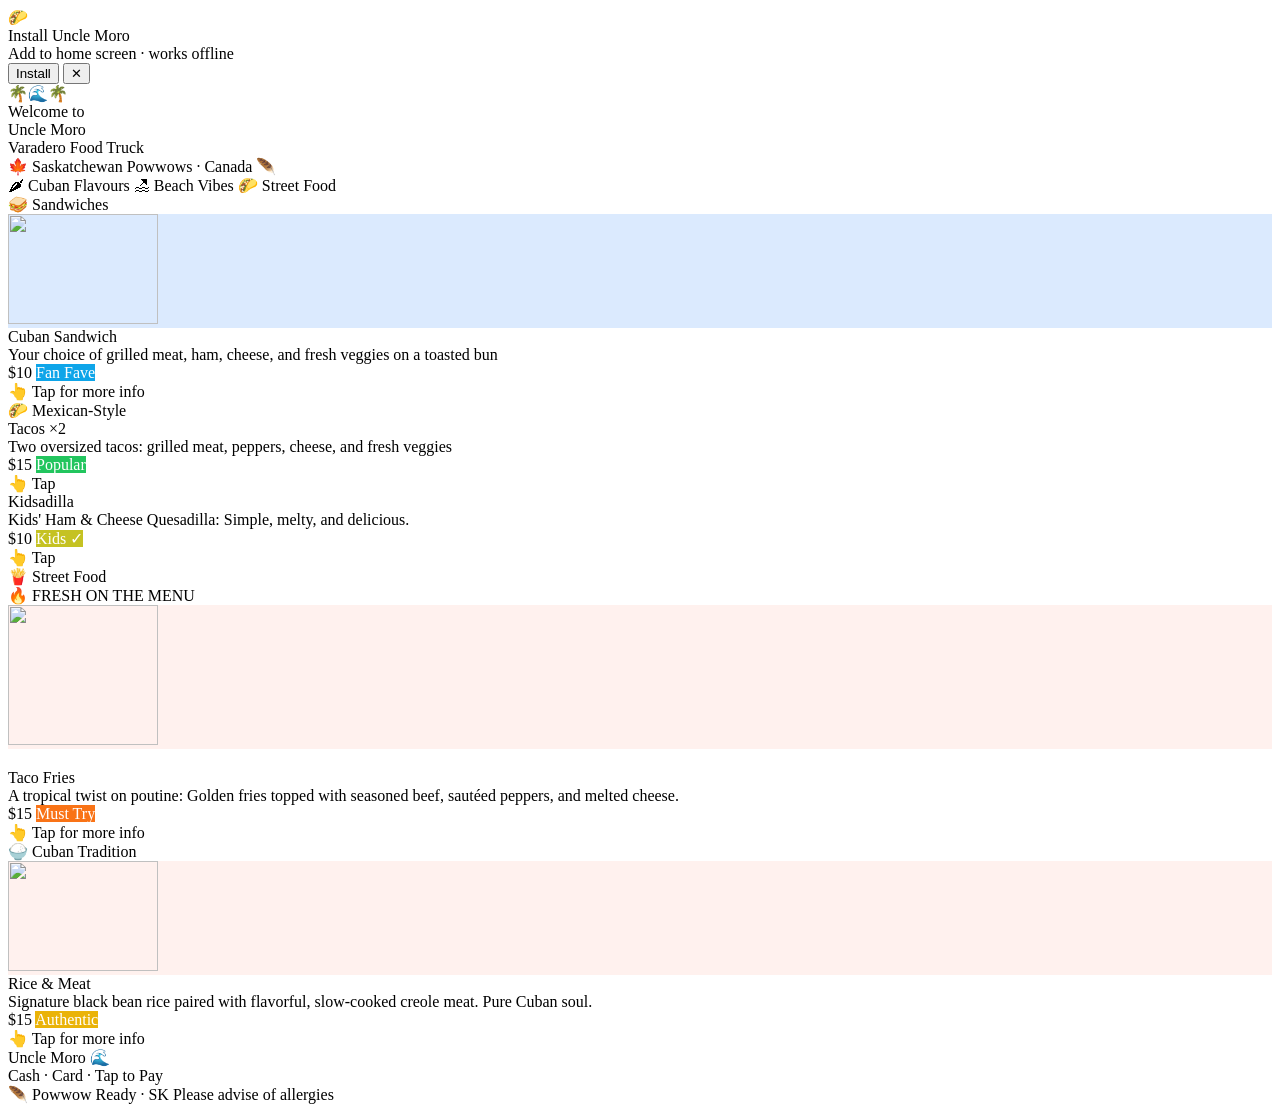
==== index.html @ cee691fd "Add files via upload" ====
<!DOCTYPE html>
<html lang="en">
<head>

<meta charset="utf-8">
<meta name="viewport" content="width=device-width, initial-scale=1, viewport-fit=cover">
<meta name="theme-color" content="#0096c7">

<meta name="apple-mobile-web-app-capable" content="yes">
<meta name="apple-mobile-web-app-status-bar-style" content="black-translucent">
<meta name="apple-mobile-web-app-title" content="Uncle Moro">

<meta name="description" content="Uncle Moro Varadero Food Truck – Authentic Cuban & Street Food. Saskatchewan Powwows.">
<meta name="mobile-web-app-capable" content="yes">

<link rel="apple-touch-icon" href="data:image/svg+xml,<svg xmlns='http://www.w3.org/2000/svg' viewBox='0 0 100 100'><rect width='100' height='100' rx='20' fill='%230096c7'/><text y='.9em' font-size='80' x='10'>🌮</text></svg>">

<link href="https://fonts.googleapis.com/css2?family=Pacifico&family=Nunito:wght@400;600;700;800;900&display=swap" rel="stylesheet">

<link rel="stylesheet" href="/static/css/estilo.css">

<title>Uncle Moro – Menu</title>

</head>

<body>

<!-- PWA Banner -->
<div id="pwa-banner">
  <span class="pwa-icon">🌮</span>
  <div class="pwa-text">
    <div class="pwa-title">Install Uncle Moro</div>
    <div class="pwa-sub">Add to home screen · works offline</div>
  </div>
  <button class="pwa-install" onclick="window._installPWA()">Install</button>
  <button class="pwa-dismiss" onclick="window._dismissBanner()">✕</button>
</div>


<!-- HEADER -->
<div class="hdr">

  <div class="shimmer"></div>

  <div class="palms">🌴🌊🌴</div>

  <div class="brand-eyebrow">Welcome to</div>
  <div class="brand-uncle">Uncle Moro</div>
  <div class="brand-vara">Varadero Food Truck</div>
  <div class="brand-loc">🍁 Saskatchewan Powwows · Canada 🪶</div>

  <div class="pills">
    <span class="pill">🌶 Cuban Flavours</span>
    <span class="pill">🏖 Beach Vibes</span>
    <span class="pill">🌮 Street Food</span>
  </div>

</div>

<div class="sand-wrap"></div>


<div class="body">

<!-- SANDWICHES -->
<div class="sec cb">

  <div class="sec-row" style="margin-top: 0 !important;">
    <span class="sec-emoji">🥪</span>
    <span class="sec-name">Sandwiches</span>
    <div class="sec-rule"></div>
  </div>

  <div class="grid g1">

    <div class="card cb wide" onclick="location.href='plates?plate=cuban'">

      <div class="ph ph-bg" style="background:#dbeafe;"><img src="/static/images/pan3.png" style="width:150px; height:110px; object-fit:cover;"></div>
  
</span>

      <div class="card-body">
        <div class="card-name">Cuban Sandwich</div>
        <div class="card-desc">Your choice of grilled meat, ham, cheese, and fresh veggies on a toasted bun</div>

        <div class="card-btm">
          <span class="price">$10</span>
          <span class="badge" style="background:#0ea5e9;color:#fff;">Fan Fave</span>
        </div>

        <div class="tap-hint">👆 Tap for more info</div>
      </div>

    </div>

  </div>

</div>


<!-- MEXICAN -->
<div class="sec li">

  <div class="sec-row">
    <span class="sec-emoji">🌮</span>
    <span class="sec-name">Mexican-Style</span>
    <div class="sec-rule"></div>
  </div>

  <div class="grid g2">

    <div class="card cb wide" onclick="location.href='plates?plate=tacos'">

      <div class="card-body">
        <div class="card-name">Tacos ×2</div>
        <div class="card-desc">Two oversized tacos: grilled meat, peppers, cheese, and fresh veggies</div>

        <div class="card-btm">
          <span class="price">$15</span>
          <span class="badge" style="background:#22c55e;color:#fff;">Popular</span>
        </div>

        <div class="tap-hint">👆 Tap</div>
      </div>

    </div>


    <div class="card cb wide" onclick="location.href='plates?plate=quesadilla'">

      <div class="card-body">
        <div class="card-name">Kidsadilla</div>
        <div class="card-desc">Kids' Ham & Cheese Quesadilla: Simple, melty, and delicious.</div>

        <div class="card-btm">
          <span class="price">$10</span>
          <span class="badge" style="background:#c5c222;color:#fff;">Kids ✓</span>
        </div>

        <div class="tap-hint">👆 Tap</div>
      </div>

    </div>

  </div>

</div>


<!-- STREET FOOD -->
<div class="sec cr">

  <div class="sec-row">
    <span class="sec-emoji">🍟</span>
    <span class="sec-name">Street Food</span>
    <div class="sec-rule"></div>
  </div>

  <div class="grid g1">

    <div class="card cb wide" onclick="location.href='plates?plate=tacofries'">

      <div class="star-strip">🔥 FRESH ON THE MENU</div>

      <div class="ph ph-bg" style="background:#fff1ee;"><img src="/static/images/fries2.JPG" style="width:150px; height:140px; object-fit:cover;"></div>

      <div class="card-body" style="margin-top: 20px;">

        <div class="card-name">Taco Fries</div>
        <div class="card-desc">A tropical twist on poutine: Golden fries topped with seasoned beef, sautéed peppers, and melted cheese.</div>

        <div class="card-btm">
          <span class="price">$15</span>
          <span class="badge" style="background:#f97316;color:#fff;">Must Try</span>
        </div>

        <div class="tap-hint">👆 Tap for more info</div>

      </div>

    </div>

  </div>

</div>


<!-- CUBAN BOWLS -->
<div class="sec go">

  <div class="sec-row">
    <span class="sec-emoji">🍚</span>
    <span class="sec-name">Cuban Tradition</span>
    <div class="sec-rule"></div>
  </div>

  <div class="grid g1">

    <div class="card cb wide" onclick="location.href='plates?plate=rice'">

      <div class="ph ph-bg" style="background:#fff1ee;"><img src="/static/images/rice.png" style="width:150px; height:110px; object-fit:cover;"></div>

      <div class="card-body">

        <div class="card-name">Rice & Meat</div>
        <div class="card-desc">Signature black bean rice paired with flavorful, slow-cooked creole meat. Pure Cuban soul.</div>

        <div class="card-btm">
          <span class="price">$15</span>
          <span class="badge" style="background:#eab308;color:#fff;">Authentic</span>
        </div>

        <div class="tap-hint">👆 Tap for more info</div>

      </div>

    </div>

  </div>

</div>


</div>


<!-- FOOTER -->
<div class="ftr">

  <div>
    <div class="ftr-brand">Uncle Moro 🌊</div>
    <div class="ftr-sub">Cash · Card · Tap to Pay</div>
  </div>

  <div class="ftr-right">
    <span class="ftr-badge">🪶 Powwow Ready · SK</span>
    <span class="ftr-pay">Please advise of allergies</span>
  </div>

</div>


<!-- JS -->
<script src="/static/js/script.js"></script>

</body>
</html>
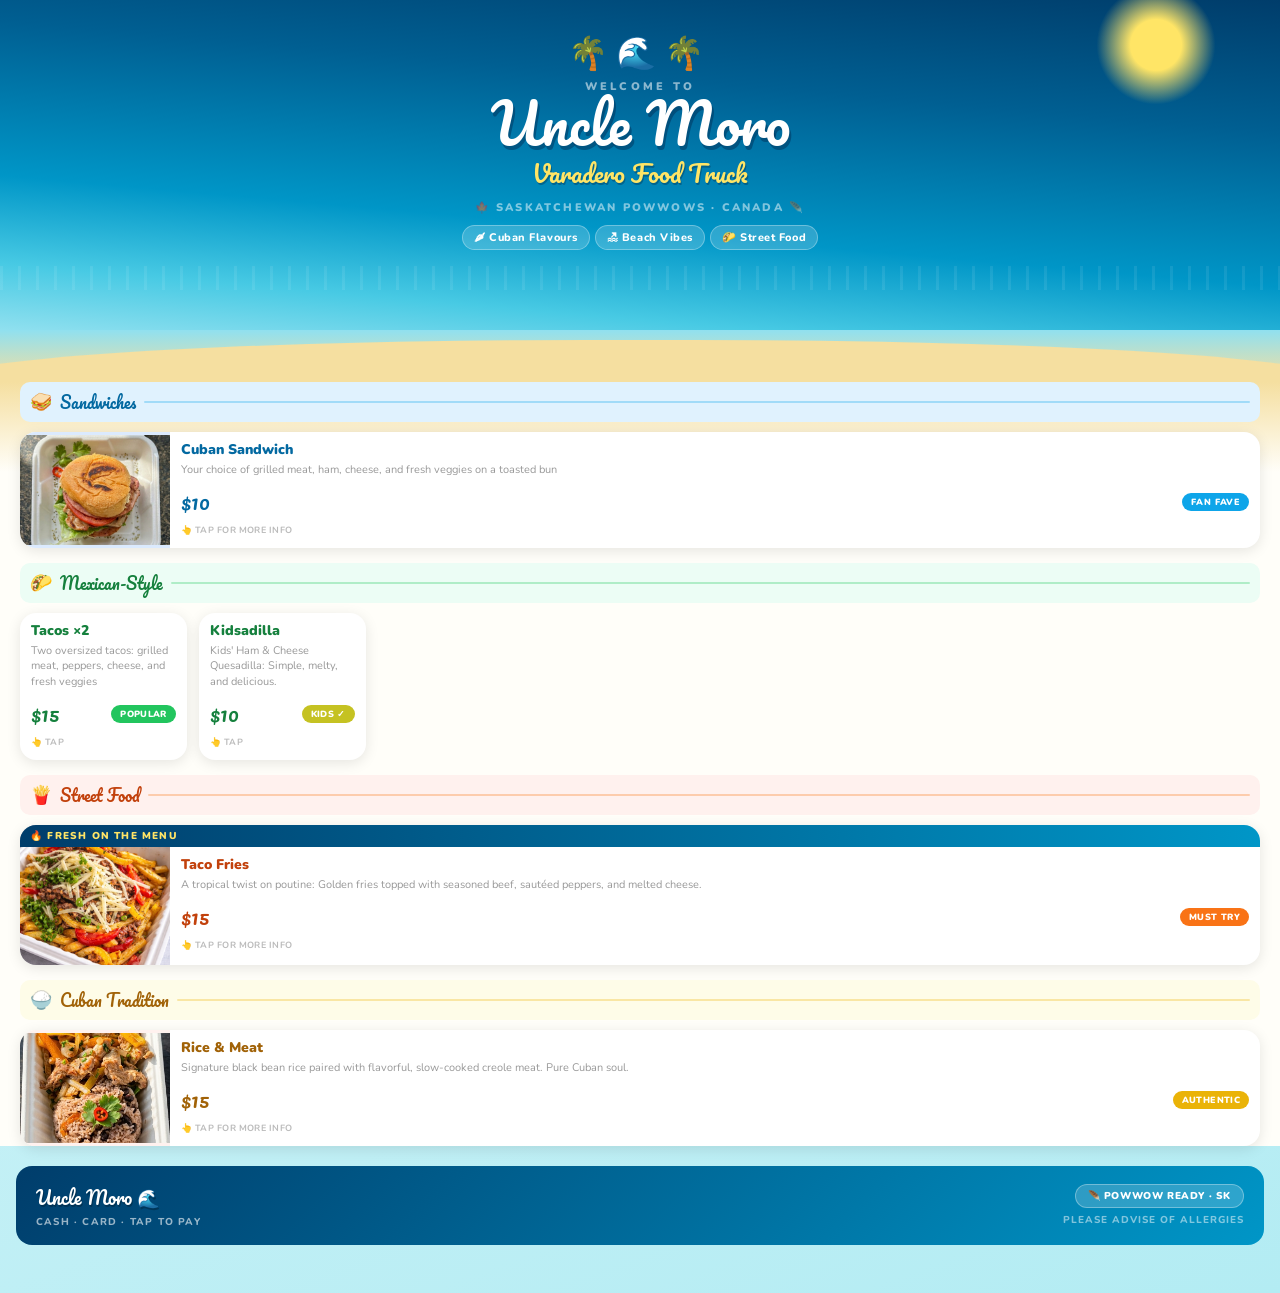
==== commit 9924813e: "Update image paths to relative URLs" ====
--- a/index.html
+++ b/index.html
@@ -17,7 +17,7 @@
 
 <link href="https://fonts.googleapis.com/css2?family=Pacifico&family=Nunito:wght@400;600;700;800;900&display=swap" rel="stylesheet">
 
-<link rel="stylesheet" href="/static/css/estilo.css">
+<link rel="stylesheet" href="estilo.css">
 
 <title>Uncle Moro – Menu</title>
 
@@ -75,7 +75,7 @@
 
     <div class="card cb wide" onclick="location.href='plates?plate=cuban'">
 
-      <div class="ph ph-bg" style="background:#dbeafe;"><img src="/static/images/pan3.png" style="width:150px; height:110px; object-fit:cover;"></div>
+      <div class="ph ph-bg" style="background:#dbeafe;"><img src="pan3.png" style="width:150px; height:110px; object-fit:cover;"></div>
   
 </span>
 
@@ -162,7 +162,7 @@
 
       <div class="star-strip">🔥 FRESH ON THE MENU</div>
 
-      <div class="ph ph-bg" style="background:#fff1ee;"><img src="/static/images/fries2.JPG" style="width:150px; height:140px; object-fit:cover;"></div>
+      <div class="ph ph-bg" style="background:#fff1ee;"><img src="fries2.JPG" style="width:150px; height:140px; object-fit:cover;"></div>
 
       <div class="card-body" style="margin-top: 20px;">
 
@@ -198,7 +198,7 @@
 
     <div class="card cb wide" onclick="location.href='plates?plate=rice'">
 
-      <div class="ph ph-bg" style="background:#fff1ee;"><img src="/static/images/rice.png" style="width:150px; height:110px; object-fit:cover;"></div>
+      <div class="ph ph-bg" style="background:#fff1ee;"><img src="rice.png" style="width:150px; height:110px; object-fit:cover;"></div>
 
       <div class="card-body">
 
@@ -244,4 +244,4 @@
 <script src="/static/js/script.js"></script>
 
 </body>
-</html>+</html>
--- a/estilo.css
+++ b/estilo.css
@@ -0,0 +1,195 @@
+#pwa-banner {
+  display: none;
+  position: fixed; bottom: 80px; left: 12px; right: 12px; z-index: 9999;
+  background: #003d6b;
+  border: 1px solid rgba(0,188,212,0.4);
+  border-radius: 14px;
+  padding: 12px 14px;
+  align-items: center;
+  gap: 10px;
+  box-shadow: 0 4px 24px rgba(0,0,0,0.35);
+  font-family: 'Nunito', sans-serif;
+  animation: slideUp .4s cubic-bezier(.22,.68,0,1.2);
+}
+@keyframes slideUp { from { transform: translateY(20px); opacity:0; } to { transform: translateY(0); opacity:1; } }
+#pwa-banner .pwa-icon { font-size: 28px; flex-shrink: 0; }
+#pwa-banner .pwa-text { flex: 1; }
+#pwa-banner .pwa-title { font-size: 13px; font-weight: 800; color: #fff; }
+#pwa-banner .pwa-sub { font-size: 11px; color: rgba(255,255,255,0.6); margin-top: 2px; }
+#pwa-banner .pwa-install {
+  background: #0096c7; color: #fff;
+  font-size: 12px; font-weight: 800;
+  padding: 8px 14px; border-radius: 20px;
+  border: none; cursor: pointer;
+  white-space: nowrap; flex-shrink: 0;
+}
+#pwa-banner .pwa-dismiss {
+  background: none; border: none; color: rgba(255,255,255,0.4);
+  font-size: 18px; cursor: pointer; padding: 0 4px; flex-shrink: 0;
+}
+
+:root {
+  --ocean: #0096c7;
+  --deep: #003d6b;
+  --sand: #f5dfa0;
+  --coral: #f97316;
+  --lime: #22c55e;
+  --gold: #eab308;
+  --sky: #90e0ef;
+}
+* { box-sizing: border-box; margin: 0; padding: 0; }
+body {
+  font-family: 'Nunito', sans-serif;
+  background: linear-gradient(160deg, #e0f7fa 0%, #b3ecf3 100%);
+  min-height: 100vh;
+  padding: 0 0 2rem; 
+}
+
+/* ─── HEADER ─── */
+.hdr {
+  position: relative;
+  text-align: center;
+  overflow: hidden;
+  padding: clamp(1.2rem, 4vw, 2rem) 1rem clamp(3rem, 8vw, 5rem);
+  background: linear-gradient(185deg, #003d6b 0%, #005f92 30%, #0096c7 65%, #48cae4 85%, #90e0ef 100%);
+}
+.hdr::before {
+  content: '';
+  position: absolute; top: -15px; right: 5%;
+  width: clamp(70px, 16vw, 120px); height: clamp(70px, 16vw, 120px);
+  background: radial-gradient(circle, #ffe566 30%, transparent 70%);
+  pointer-events: none;
+}
+.shimmer {
+  position: absolute; bottom: 40px; left: 0; right: 0; height: 24px;
+  background: repeating-linear-gradient(90deg, rgba(255,255,255,.08) 0, rgba(255,255,255,.08) 3px, transparent 3px, transparent 18px);
+}
+.palms { font-size: clamp(22px, 5vw, 32px); letter-spacing: 8px; margin-bottom: 4px; position: relative; z-index:1; }
+.brand-eyebrow { font-size: clamp(9px,1.8vw,11px); font-weight:900; letter-spacing:.3em; text-transform:uppercase; color:rgba(255,255,255,.55); position:relative;z-index:1; }
+.brand-uncle { font-family:'Pacifico',cursive; font-size:clamp(32px,9vw,56px); color:#fff; text-shadow:2px 4px 0 rgba(0,50,90,.5); line-height:1; position:relative;z-index:1; }
+.brand-vara { font-family:'Pacifico',cursive; font-size:clamp(14px,4vw,24px); color:#ffe566; text-shadow:1px 2px 0 rgba(0,50,80,.4); position:relative;z-index:1; margin-top:2px; }
+.brand-loc { font-size:clamp(9px,1.8vw,11px); font-weight:900; letter-spacing:.2em; text-transform:uppercase; color:rgba(255,255,255,.5); margin-top:6px; position:relative;z-index:1; }
+.pills { display:flex; justify-content:center; gap:5px; flex-wrap:wrap; margin-top:10px; position:relative;z-index:1; }
+.pill { background:rgba(255,255,255,.18); border:1px solid rgba(255,255,255,.3); color:#fff; font-size:clamp(9px,1.8vw,11px); font-weight:800; padding:4px 11px; border-radius:20px; letter-spacing:.05em; }
+
+.sand-wrap { height: clamp(32px,6vw,52px); background:linear-gradient(180deg,#90e0ef 0%,#f5dfa0 100%); overflow:hidden; position:relative; }
+.sand-wrap::after { content:''; position:absolute; bottom:0; left:-5%; right:-5%; height:80%; background:#f5dfa0; border-radius:55% 55% 0 0/50px 50px 0 0; }
+
+/* ─── BODY ─── */
+.body { background:linear-gradient(180deg,#f5dfa0 0,#fffef9 90px); padding:0 clamp(.6rem,3vw,1.25rem); }
+
+/* ─── SECTION ─── */
+.sec { margin-top: clamp(.8rem,1.1rem); }
+
+
+.sec-row { display:flex; align-items:center; gap:8px; margin-bottom:10px; padding:6px 10px; border-radius:10px; margin-top: 15px;}
+
+.sec-emoji { font-size:clamp(14px,3vw,18px); }
+.sec-name { font-family:'Pacifico',cursive; font-size:clamp(13px,3.5vw,16px); white-space:nowrap; }
+.sec-rule { flex:1; height:2px; border-radius:2px; opacity:.3; }
+
+/* ─── GRID ─── */
+.grid { display:grid; gap:clamp(8px,2vw,12px); }
+.g1 { grid-template-columns: 1fr; }
+.g2 { grid-template-columns: repeat(auto-fill, minmax(min(100%,148px), 1fr)); }
+
+/* ─── CARD ─── */
+.card {
+  background:#fff; border-radius:16px; overflow:hidden;
+  box-shadow:0 3px 14px rgba(0,0,0,.1);
+  cursor:pointer;
+  transition: transform .18s, box-shadow .18s;
+  position: relative;
+}
+.card:hover { transform:translateY(-3px); box-shadow:0 8px 22px rgba(0,0,0,.15); }
+.card:active { transform:scale(.98); }
+.card.wide { display:flex; flex-direction:row; }
+.card.wide .ph { width:clamp(100px,30%,150px); min-width:clamp(100px,30%,150px); aspect-ratio:unset; min-height:110px; }
+
+.star-strip {
+  position:absolute; top:0; left:0; right:0;
+  background:linear-gradient(90deg,#003d6b,#0096c7);
+  color:#ffe566; font-size:10px; font-weight:900;
+  letter-spacing:.12em; text-transform:uppercase;
+  padding:4px 10px; display:flex; align-items:center; gap:5px;
+  z-index:2;
+}
+
+.ph {
+  width:100%; aspect-ratio:4/3;
+  display:flex; flex-direction:column; align-items:center; justify-content:center;
+  font-size:clamp(28px,8vw,40px); gap:3px; overflow:hidden;
+}
+.ph img { width:100%; height:100%; object-fit:cover; }
+.ph-label { font-size:9px; font-weight:800; letter-spacing:.1em; text-transform:uppercase; opacity:.25; }
+
+.card-body { padding:clamp(7px,2vw,10px) clamp(8px,2vw,11px) clamp(9px,2vw,12px); flex:1; display:flex; flex-direction:column; justify-content:center; }
+.card-name { font-weight:900; font-size:clamp(12px,3vw,14px); line-height:1.2; }
+.card-desc { font-size:clamp(10px,2.2vw,11px); color:#999; margin-top:3px; line-height:1.4; }
+.card-btm { display:flex; align-items:center; justify-content:space-between; margin-top:7px; flex-wrap:wrap; gap:4px; }
+.price { font-family:'Pacifico',cursive; font-size:clamp(16px,4.5vw,20px); }
+.badge { font-size:9px; font-weight:900; padding:3px 9px; border-radius:20px; letter-spacing:.04em; text-transform:uppercase; }
+.tap-hint { font-size:9px; color:#bbb; font-weight:700; margin-top:5px; letter-spacing:.05em; text-transform:uppercase; display:flex; align-items:center; gap:3px; }
+
+/* colour palettes */
+.cb .ph-bg { background:#dbeafe; } .cb .card-name,.cb .price { color:#0369a1; } .cb .badge { background:#0ea5e9; color:#fff; } .cb .sec-row { background:#e0f2fe; } .cb .sec-name { color:#0369a1; } .cb .sec-rule { background:#0ea5e9; }
+.li .ph-bg { background:#ecfdf5; } .li .card-name,.li .price { color:#15803d; } .li .badge { background:#22c55e; color:#fff; } .li .sec-row { background:#ecfdf5; } .li .sec-name { color:#15803d; } .li .sec-rule { background:#22c55e; }
+.cr .ph-bg { background:#fff1ee; } .cr .card-name,.cr .price { color:#c2410c; } .cr .badge { background:#f97316; color:#fff; } .cr .sec-row { background:#fff1ee; } .cr .sec-name { color:#c2410c; } .cr .sec-rule { background:#f97316; }
+.go .ph-bg { background:#fefce8; } .go .card-name,.go .price { color:#a16207; } .go .badge { background:#eab308; color:#fff; } .go .sec-row { background:#fefce8; } .go .sec-name { color:#a16207; } .go .sec-rule { background:#eab308; }
+
+/* ─── MODAL ─── */
+.overlay {
+  display:none; position:fixed; inset:0; z-index:100;
+  background:rgba(0,30,60,.72); backdrop-filter:blur(4px);
+  align-items:flex-end; justify-content:center;
+  padding: 0;
+}
+.overlay.open { display:flex; }
+
+.modal {
+  background:#fff; border-radius:24px 24px 0 0;
+  width:100%; max-width:540px; max-height:88vh;
+  overflow-y:auto; padding-bottom: env(safe-area-inset-bottom, 16px);
+  animation: slideUp .3s cubic-bezier(.22,.68,0,1.2);
+}
+@media (min-width:560px) {
+  .overlay { align-items:center; padding:1rem; }
+  .modal { border-radius:24px; max-height:80vh; }
+}
+@keyframes slideUp { from { transform:translateY(100%); opacity:0; } to { transform:translateY(0); opacity:1; } }
+
+.modal-img { width:100%; aspect-ratio:16/9; object-fit:cover; border-radius:24px 24px 0 0; font-size:60px; display:flex; align-items:center; justify-content:center; }
+@media (min-width:560px) { .modal-img { border-radius:24px 24px 0 0; } }
+
+.modal-body { padding:1.25rem 1.25rem 1.5rem; }
+.modal-cat { font-size:10px; font-weight:900; letter-spacing:.2em; text-transform:uppercase; margin-bottom:6px; }
+.modal-name { font-family:'Pacifico',cursive; font-size:clamp(22px,6vw,28px); line-height:1.1; color:#1a1208; }
+.modal-price { font-family:'Pacifico',cursive; font-size:26px; margin-top:8px; }
+.modal-divider { border:none; border-top:1.5px dashed #eee; margin:12px 0; }
+.modal-section-label { font-size:10px; font-weight:900; letter-spacing:.2em; text-transform:uppercase; color:#bbb; margin-bottom:5px; }
+.modal-desc { font-size:14px; color:#444; line-height:1.65; }
+.modal-inspiration { font-size:13px; color:#666; line-height:1.6; font-style:italic; }
+.modal-tags { display:flex; flex-wrap:wrap; gap:6px; margin-top:10px; }
+.modal-tag { font-size:10px; font-weight:800; padding:3px 10px; border-radius:20px; letter-spacing:.04em; }
+.modal-close {
+  position:sticky; bottom:0; width:100%;
+  background:linear-gradient(135deg,#003d6b,#0096c7);
+  color:#fff; font-family:'Pacifico',cursive;
+  font-size:16px; padding:14px;
+  border:none; cursor:pointer; letter-spacing:.03em;
+  margin-top:1rem;
+  border-radius:0;
+}
+
+/* ─── FOOTER ─── */
+.ftr {
+  margin:1.25rem clamp(.6rem,3vw,1rem) 1rem;
+  background:linear-gradient(135deg,#003d6b 0%,#0096c7 100%);
+  border-radius:16px; padding:1rem 1.25rem;
+  display:flex; justify-content:space-between; align-items:center; flex-wrap:wrap; gap:8px;
+}
+.ftr-brand { font-family:'Pacifico',cursive; font-size:clamp(14px,4vw,18px); color:#fff; text-shadow:1px 2px 0 rgba(0,0,0,.25); }
+.ftr-sub { font-size:10px; font-weight:800; color:rgba(255,255,255,.6); letter-spacing:.12em; text-transform:uppercase; margin-top:2px; }
+.ftr-right { display:flex; flex-direction:column; align-items:flex-end; gap:5px; }
+.ftr-badge { background:rgba(255,255,255,.18); border:1px solid rgba(255,255,255,.32); color:#fff; font-size:10px; font-weight:900; padding:4px 12px; border-radius:20px; letter-spacing:.06em; text-transform:uppercase; }
+.ftr-pay { font-size:10px; font-weight:800; color:rgba(255,255,255,.5); letter-spacing:.1em; text-transform:uppercase; }
